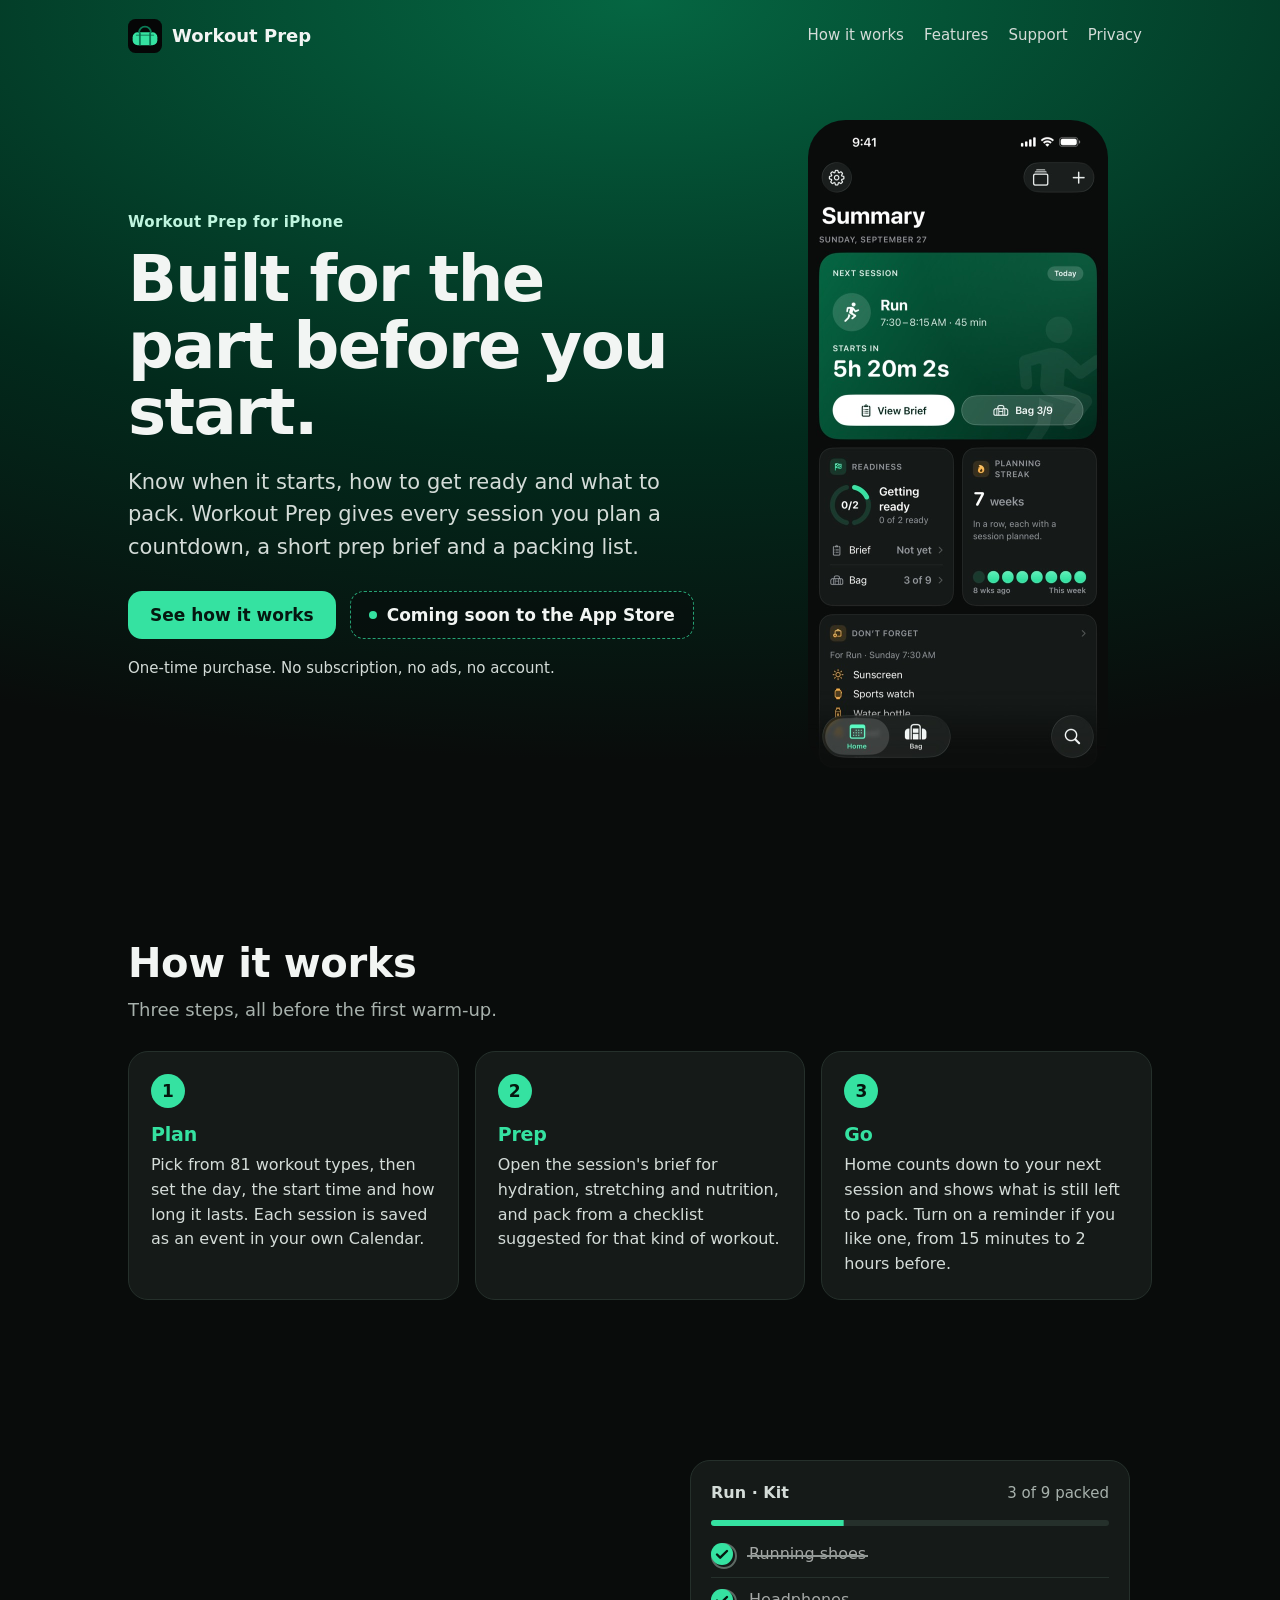
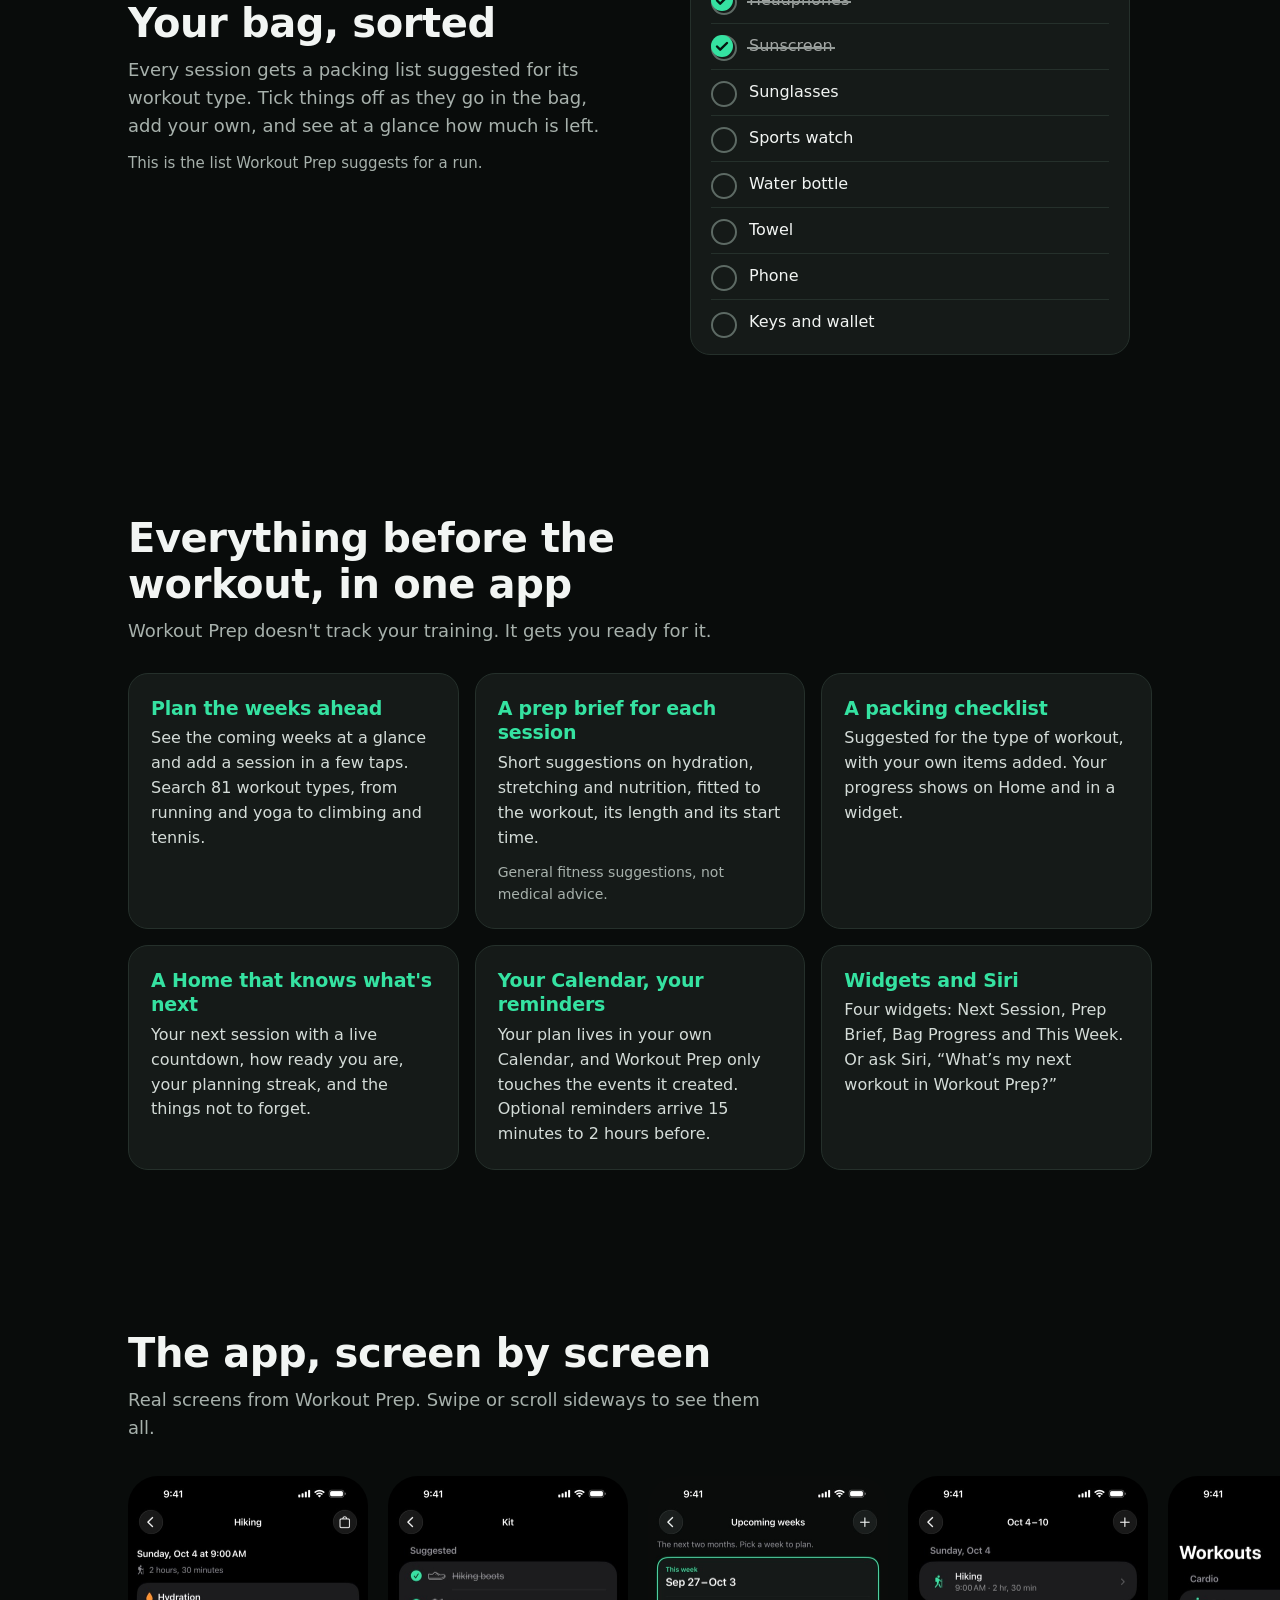
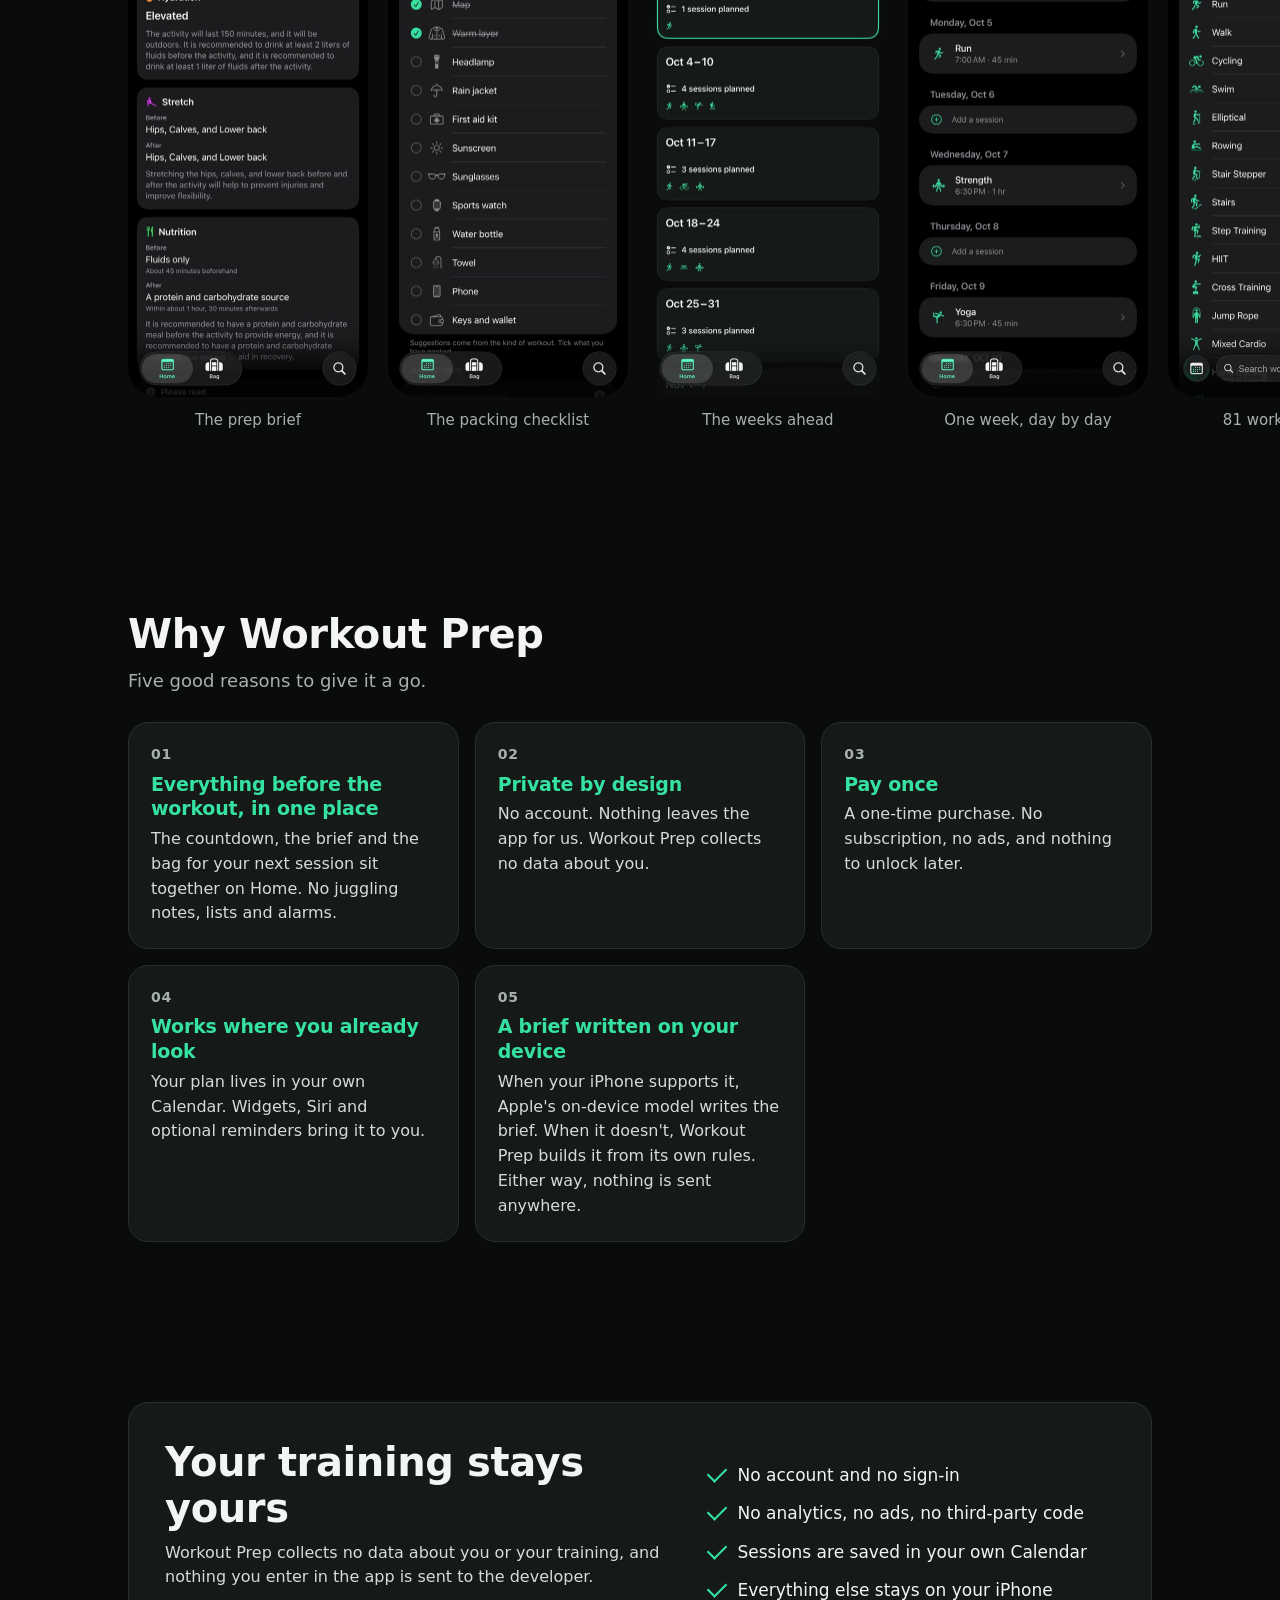
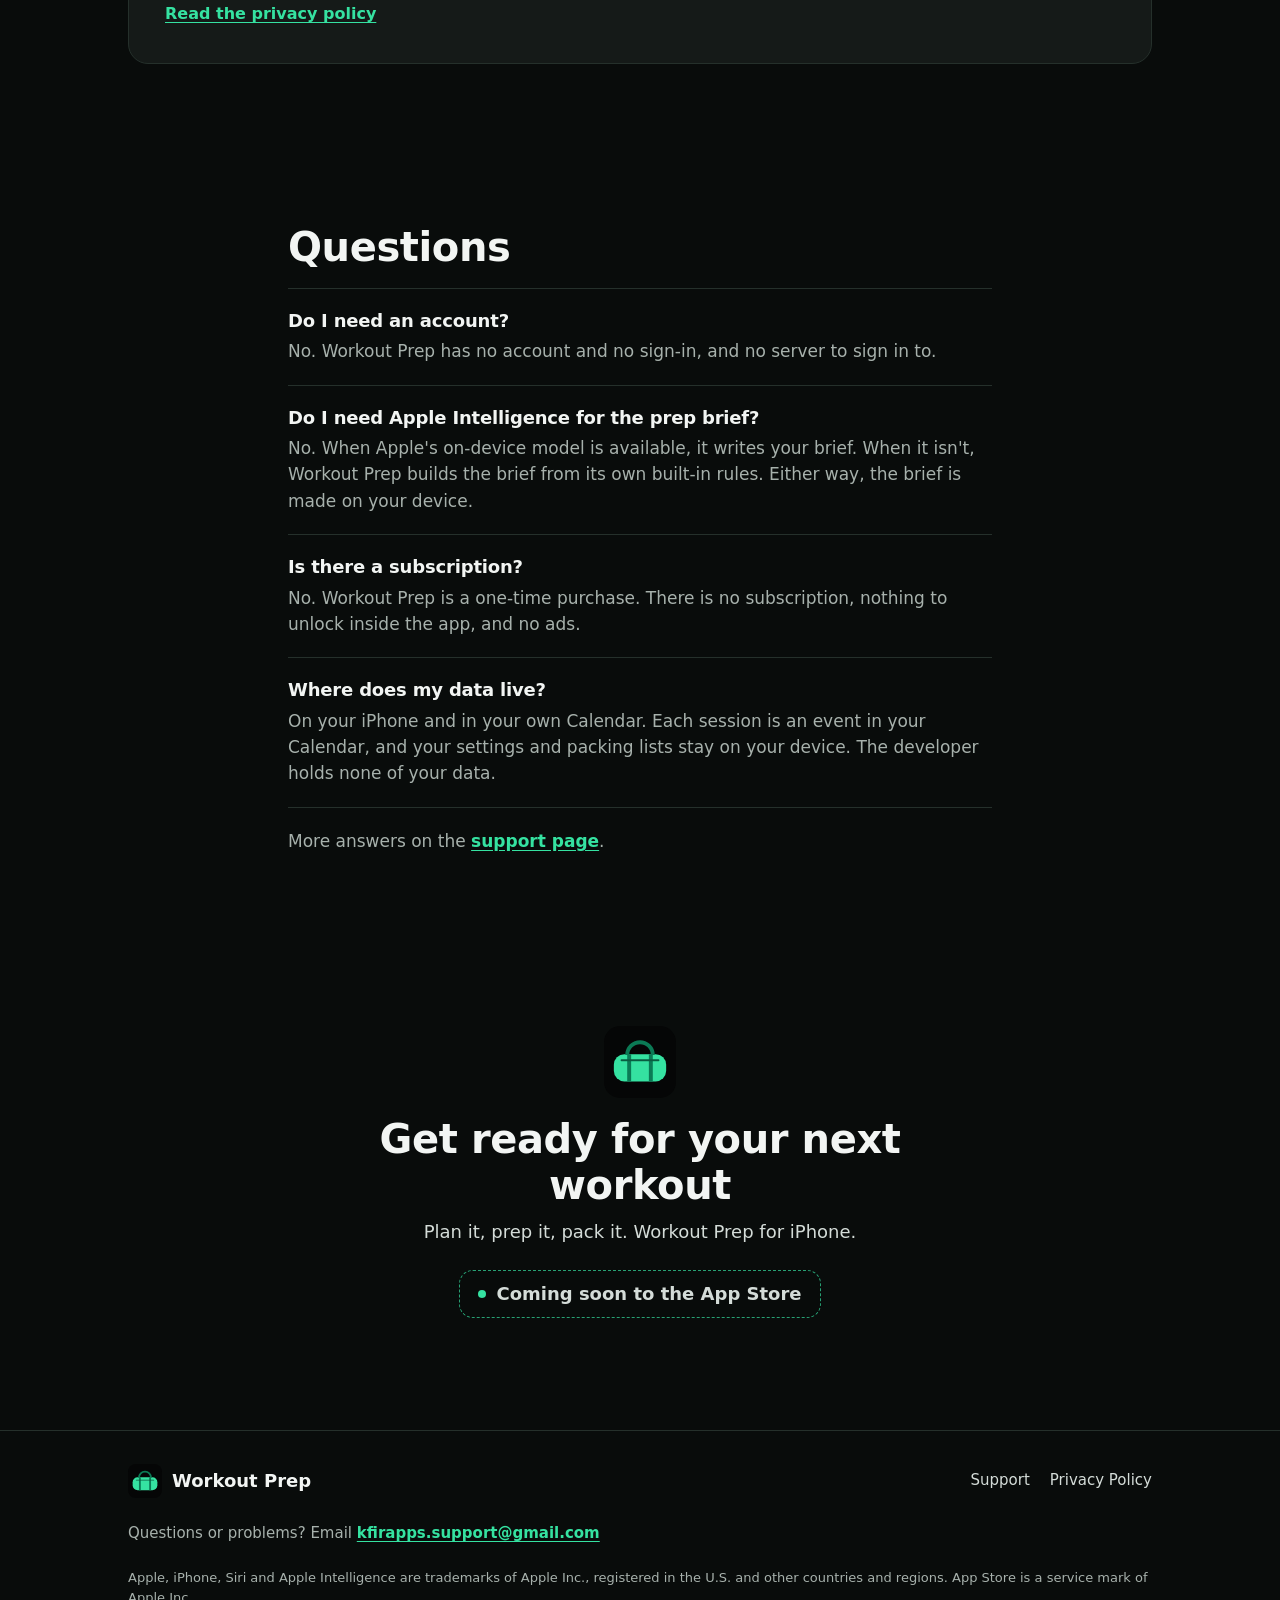
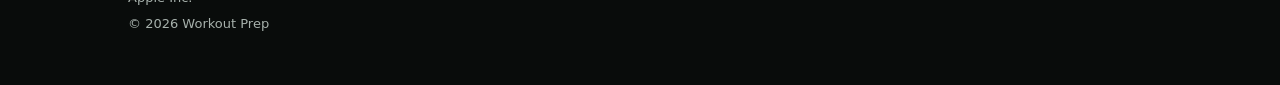
==== index.html @ b64aa73f "Publish the Workout Prep website" ====
<!DOCTYPE html>
<html lang="en">
<head>
  <meta charset="utf-8">
  <meta name="viewport" content="width=device-width, initial-scale=1">
  <title>Workout Prep for iPhone · Built for the part before you start</title>
  <meta name="description" content="Workout Prep for iPhone: plan your sessions, read a short prep brief and pack from a checklist. No account, nothing collected. A one-time purchase with no subscription and no ads.">
  <meta name="theme-color" content="#090c0b">
  <link rel="icon" href="data:image/svg+xml,%3Csvg xmlns='http://www.w3.org/2000/svg' viewBox='0 0 1024 1024'%3E%3Crect width='1024' height='1024' rx='230' fill='%23050606'/%3E%3Crect x='140' y='400' width='744' height='388' rx='150' fill='%2335E2A1'/%3E%3C/svg%3E">
  <link rel="stylesheet" href="assets/site.css">
  <!-- Loaded first and on purpose without defer: it marks the page for motion before the
       first paint. If it is missing or fails, every element simply shows, unanimated. -->
  <script src="assets/site.js"></script>
</head>
<body>
  <a class="skip" href="#main">Skip to content</a>

  <header class="site-header">
    <div class="wrap bar">
      <a class="brand" href="./">
        <svg class="icon" viewBox="0 0 1024 1024" aria-hidden="true" focusable="false"><use href="#app-icon"/></svg>
        Workout Prep
      </a>
      <nav aria-label="Main">
        <a class="wide-only" href="#how">How it works</a>
        <a class="wide-only" href="#features">Features</a>
        <a href="support.html">Support</a>
        <a href="privacy.html">Privacy</a>
      </nav>
    </div>
  </header>

  <main id="main">
    <section class="hero" aria-labelledby="hero-title">
      <div class="wrap hero-grid">
        <div class="hero-copy">
          <p class="eyebrow">Workout Prep for iPhone</p>
          <h1 id="hero-title" class="rise">Built for the part before you start.</h1>
          <p class="lead rise">Know when it starts, how to get ready and what to pack. Workout Prep gives every session you plan a countdown, a short prep brief and a packing list.</p>
          <div class="actions">
            <span class="rise"><a class="btn" href="#how">See how it works</a></span>
            <div class="store">
              <!-- App Store badge. Until the app is live, this is a plain status, not a link.
                   When the app is live:
                   1. Download Apple's official black "Download on the App Store" badge (English,
                      SVG) from https://toolbox.marketingtools.apple.com/app-store/ . Use it
                      unmodified: no recolouring, rotation, cropping or effects.
                   2. Save it as assets/img/app-store-badge.svg.
                   3. Replace the <p class="soon"> below with:
                      <a class="badge" href="APP_STORE_LINK"><img src="assets/img/app-store-badge.svg" width="120" height="40" alt="Download on the App Store"></a>
                      (APP_STORE_LINK is the app's App Store address.) The .badge style keeps it
                      40 px tall with 10 px of clear space (a quarter of its height) and never
                      animates it. Do the same for the second status near the end of the page. -->
              <p class="soon"><span class="dot" aria-hidden="true"></span>Coming soon to the App Store</p>
            </div>
          </div>
          <p class="meta">One-time purchase. No subscription, no ads, no account.</p>
        </div>
        <div class="hero-shot">
          <img class="screen" src="assets/img/screen-home-summary.jpg" width="600" height="1303" alt="Workout Prep's Summary screen: the next session, a run at 7:30 AM, starts in 5 hours 20 minutes. Below it, readiness shows 0 of 2 ready, the planning streak shows 7 weeks, and Don't Forget lists sunscreen, a sports watch and a water bottle.">
        </div>
      </div>
    </section>

    <section id="how" class="section" aria-labelledby="how-title">
      <div class="wrap">
        <div class="intro" data-reveal>
          <h2 id="how-title">How it works</h2>
          <p>Three steps, all before the first warm-up.</p>
        </div>
        <ol class="steps">
          <li data-reveal>
            <article class="card">
              <span class="step-no" aria-hidden="true">1</span>
              <h3>Plan</h3>
              <p>Pick from 81 workout types, then set the day, the start time and how long it lasts. Each session is saved as an event in your own Calendar.</p>
            </article>
          </li>
          <li data-reveal>
            <article class="card">
              <span class="step-no" aria-hidden="true">2</span>
              <h3>Prep</h3>
              <p>Open the session's brief for hydration, stretching and nutrition, and pack from a checklist suggested for that kind of workout.</p>
            </article>
          </li>
          <li data-reveal>
            <article class="card">
              <span class="step-no" aria-hidden="true">3</span>
              <h3>Go</h3>
              <p>Home counts down to your next session and shows what is still left to pack. Turn on a reminder if you like one, from 15 minutes to 2 hours before.</p>
            </article>
          </li>
        </ol>
      </div>
    </section>

    <section class="section" aria-labelledby="bag-title">
      <div class="wrap split">
        <div class="intro" data-reveal>
          <h2 id="bag-title">Your bag, sorted</h2>
          <p>Every session gets a packing list suggested for its workout type. Tick things off as they go in the bag, add your own, and see at a glance how much is left.</p>
          <p class="note">This is the list Workout Prep suggests for a run.</p>
        </div>
        <div class="demo card" id="kit-demo">
          <div class="demo-head">
            <p class="demo-title">Run · Kit</p>
            <p class="demo-count"><span id="kit-done">9</span> of 9 packed</p>
          </div>
          <div class="demo-bar" aria-hidden="true"><span id="kit-bar"></span></div>
          <ul class="kit" aria-label="Suggested packing list for a run">
            <li><span>Running shoes</span></li>
            <li><span>Headphones</span></li>
            <li><span>Sunscreen</span></li>
            <li><span>Sunglasses</span></li>
            <li><span>Sports watch</span></li>
            <li><span>Water bottle</span></li>
            <li><span>Towel</span></li>
            <li><span>Phone</span></li>
            <li><span>Keys and wallet</span></li>
          </ul>
        </div>
      </div>
    </section>

    <section id="features" class="section" aria-labelledby="features-title">
      <div class="wrap">
        <div class="intro" data-reveal>
          <h2 id="features-title">Everything before the workout, in one app</h2>
          <p>Workout Prep doesn't track your training. It gets you ready for it.</p>
        </div>
        <ul class="grid">
          <li data-reveal>
            <article class="card">
              <h3>Plan the weeks ahead</h3>
              <p>See the coming weeks at a glance and add a session in a few taps. Search 81 workout types, from running and yoga to climbing and tennis.</p>
            </article>
          </li>
          <li data-reveal>
            <article class="card">
              <h3>A prep brief for each session</h3>
              <p>Short suggestions on hydration, stretching and nutrition, fitted to the workout, its length and its start time.</p>
              <p class="hint">General fitness suggestions, not medical advice.</p>
            </article>
          </li>
          <li data-reveal>
            <article class="card">
              <h3>A packing checklist</h3>
              <p>Suggested for the type of workout, with your own items added. Your progress shows on Home and in a widget.</p>
            </article>
          </li>
          <li data-reveal>
            <article class="card">
              <h3>A Home that knows what's next</h3>
              <p>Your next session with a live countdown, how ready you are, your planning streak, and the things not to forget.</p>
            </article>
          </li>
          <li data-reveal>
            <article class="card">
              <h3>Your Calendar, your reminders</h3>
              <p>Your plan lives in your own Calendar, and Workout Prep only touches the events it created. Optional reminders arrive 15 minutes to 2 hours before.</p>
            </article>
          </li>
          <li data-reveal>
            <article class="card">
              <h3>Widgets and Siri</h3>
              <p>Four widgets: Next Session, Prep Brief, Bag Progress and This Week. Or ask Siri, &ldquo;What&rsquo;s my next workout in Workout Prep?&rdquo;</p>
            </article>
          </li>
        </ul>
      </div>
    </section>

    <section class="section" aria-labelledby="screens-title">
      <div class="wrap">
        <div class="intro" data-reveal>
          <h2 id="screens-title">The app, screen by screen</h2>
          <p>Real screens from Workout Prep. Swipe or scroll sideways to see them all.</p>
        </div>
      </div>
      <div class="gallery" id="gallery" tabindex="0" role="region" aria-label="Screens from Workout Prep (scrolls sideways)">
        <ul class="track">
          <li>
            <figure>
              <img class="screen" src="assets/img/screen-prep-brief.jpg" width="480" height="1043" loading="lazy" alt="A prep brief for a 2.5-hour hike: hydration marked Elevated, stretches for the hips, calves and lower back before and after, and nutrition before and after the session.">
              <figcaption>The prep brief</figcaption>
            </figure>
          </li>
          <li>
            <figure>
              <img class="screen" src="assets/img/screen-packing-checklist.jpg" width="480" height="1043" loading="lazy" alt="The packing checklist for a hike: hiking boots, map and warm layer ticked off, with headlamp, rain jacket, first aid kit, sunscreen and more still to pack.">
              <figcaption>The packing checklist</figcaption>
            </figure>
          </li>
          <li>
            <figure>
              <img class="screen" src="assets/img/screen-upcoming-weeks.jpg" width="480" height="1043" loading="lazy" alt="Upcoming weeks: one card per week for the next two months, each with the number of sessions planned and an icon for each workout.">
              <figcaption>The weeks ahead</figcaption>
            </figure>
          </li>
          <li>
            <figure>
              <img class="screen" src="assets/img/screen-week-plan.jpg" width="480" height="1043" loading="lazy" alt="One week day by day: a hike on Sunday, a run on Monday, strength on Wednesday and yoga on Friday, with Add a session on the free days.">
              <figcaption>One week, day by day</figcaption>
            </figure>
          </li>
          <li>
            <figure>
              <img class="screen" src="assets/img/screen-workout-library.jpg" width="480" height="1043" loading="lazy" alt="The workout library, starting with cardio: run, walk, cycling, swim, elliptical, rowing and more, with a search field at the bottom.">
              <figcaption>81 workout types</figcaption>
            </figure>
          </li>
          <li>
            <figure>
              <img class="screen" src="assets/img/screen-home-screen-widgets.jpg" width="480" height="1043" loading="lazy" alt="Three Workout Prep widgets on the Home Screen: the next session, a run in 5 hours 18 minutes; bag progress, 3 of 9 packed; and the prep brief for the run.">
              <figcaption>Widgets</figcaption>
            </figure>
          </li>
        </ul>
      </div>
    </section>

    <section class="section" aria-labelledby="why-title">
      <div class="wrap">
        <div class="intro" data-reveal>
          <h2 id="why-title">Why Workout Prep</h2>
          <p>Five good reasons to give it a go.</p>
        </div>
        <ol class="reasons">
          <li data-reveal>
            <article class="card">
              <h3>Everything before the workout, in one place</h3>
              <p>The countdown, the brief and the bag for your next session sit together on Home. No juggling notes, lists and alarms.</p>
            </article>
          </li>
          <li data-reveal>
            <article class="card">
              <h3>Private by design</h3>
              <p>No account. Nothing leaves the app for us. Workout Prep collects no data about you.</p>
            </article>
          </li>
          <li data-reveal>
            <article class="card">
              <h3>Pay once</h3>
              <p>A one-time purchase. No subscription, no ads, and nothing to unlock later.</p>
            </article>
          </li>
          <li data-reveal>
            <article class="card">
              <h3>Works where you already look</h3>
              <p>Your plan lives in your own Calendar. Widgets, Siri and optional reminders bring it to you.</p>
            </article>
          </li>
          <li data-reveal>
            <article class="card">
              <h3>A brief written on your device</h3>
              <p>When your iPhone supports it, Apple's on-device model writes the brief. When it doesn't, Workout Prep builds it from its own rules. Either way, nothing is sent anywhere.</p>
            </article>
          </li>
        </ol>
      </div>
    </section>

    <section class="section" aria-labelledby="privacy-title">
      <div class="wrap">
        <div class="privacy card" data-reveal>
          <div>
            <h2 id="privacy-title">Your training stays yours</h2>
            <p>Workout Prep collects no data about you or your training, and nothing you enter in the app is sent to the developer.</p>
            <p><a class="text-link" href="privacy.html">Read the privacy policy</a></p>
          </div>
          <ul class="ticks">
            <li>No account and no sign-in</li>
            <li>No analytics, no ads, no third-party code</li>
            <li>Sessions are saved in your own Calendar</li>
            <li>Everything else stays on your iPhone</li>
          </ul>
        </div>
      </div>
    </section>

    <section class="section" aria-labelledby="faq-title">
      <div class="wrap narrow">
        <h2 id="faq-title" data-reveal>Questions</h2>
        <div class="faq">
          <div class="qa" data-reveal>
            <h3>Do I need an account?</h3>
            <p>No. Workout Prep has no account and no sign-in, and no server to sign in to.</p>
          </div>
          <div class="qa" data-reveal>
            <h3>Do I need Apple Intelligence for the prep brief?</h3>
            <p>No. When Apple's on-device model is available, it writes your brief. When it isn't, Workout Prep builds the brief from its own built-in rules. Either way, the brief is made on your device.</p>
          </div>
          <div class="qa" data-reveal>
            <h3>Is there a subscription?</h3>
            <p>No. Workout Prep is a one-time purchase. There is no subscription, nothing to unlock inside the app, and no ads.</p>
          </div>
          <div class="qa" data-reveal>
            <h3>Where does my data live?</h3>
            <p>On your iPhone and in your own Calendar. Each session is an event in your Calendar, and your settings and packing lists stay on your device. The developer holds none of your data.</p>
          </div>
        </div>
        <p class="more" data-reveal>More answers on the <a class="text-link" href="support.html">support page</a>.</p>
      </div>
    </section>

    <section class="section closing" aria-labelledby="closing-title">
      <div class="wrap narrow">
        <svg class="icon big" viewBox="0 0 1024 1024" aria-hidden="true" focusable="false"><use href="#app-icon"/></svg>
        <h2 id="closing-title" data-reveal>Get ready for your next workout</h2>
        <p data-reveal>Plan it, prep it, pack it. Workout Prep for iPhone.</p>
        <div class="store">
          <!-- Second App Store status. Swap it for the official badge the same way as the
               one at the top of the page (see the comment there). -->
          <p class="soon"><span class="dot" aria-hidden="true"></span>Coming soon to the App Store</p>
        </div>
      </div>
    </section>
  </main>

  <footer class="site-footer">
    <div class="wrap">
      <div class="foot-row">
        <a class="brand" href="./">
          <svg class="icon" viewBox="0 0 1024 1024" aria-hidden="true" focusable="false"><use href="#app-icon"/></svg>
          Workout Prep
        </a>
        <nav aria-label="Footer">
          <a href="support.html">Support</a>
          <a href="privacy.html">Privacy Policy</a>
        </nav>
      </div>
      <p class="contact">Questions or problems? Email <a href="mailto:kfirapps.support@gmail.com">kfirapps.support@gmail.com</a></p>
      <p class="legal">Apple, iPhone, Siri and Apple Intelligence are trademarks of Apple Inc., registered in the U.S. and other countries and regions. App Store is a service mark of Apple Inc.</p>
      <p class="legal">&copy; 2026 Workout Prep</p>
    </div>
  </footer>

  <!-- The app icon, drawn once and reused above. -->
  <svg width="0" height="0" style="position:absolute" aria-hidden="true" focusable="false">
    <symbol id="app-icon" viewBox="0 0 1024 1024">
      <rect width="1024" height="1024" fill="#050606"/>
      <rect x="140" y="400" width="744" height="388" rx="150" ry="150" fill="#35E2A1"/>
      <g fill="#0B7A55" fill-rule="evenodd">
        <path d="M302 412 A 210 210 0 0 1 722 412 L 666 412 A 154 154 0 0 0 358 412 Z"/>
        <rect x="330" y="400" width="56" height="388" rx="8" ry="8"/>
        <rect x="638" y="400" width="56" height="388" rx="8" ry="8"/>
      </g>
      <rect x="236" y="474" width="552" height="26" rx="13" ry="13" fill="#0A5C41"/>
    </symbol>
  </svg>
</body>
</html>
---- assets/site.css ----
/* Workout Prep landing page. Loads nothing from other websites. */

:root {
  color-scheme: dark;
  --canvas: #090c0b;
  --surface: #151a18;
  --line: #25302b;
  --text: #f2f5f3;
  --soft: #d4dcd8;
  --muted: #a7b1ac;
  --mint: #35e2a1;
  --on-mint: #05170f;
  --hero-top: #056642;
  --hero-bottom: #022a1c;
  --max: 1080px;
  --pad: 20px;
  --radius: 20px;
}
@media (min-width: 720px) { :root { --pad: 28px; } }

* { box-sizing: border-box; }
html { -webkit-text-size-adjust: 100%; text-size-adjust: 100%; }
@media (prefers-reduced-motion: no-preference) { html { scroll-behavior: smooth; } }
body {
  margin: 0;
  background:
    radial-gradient(130% 760px at 50% 0, var(--hero-top), var(--hero-bottom) 58%, rgba(2, 42, 28, 0) 100%) no-repeat,
    var(--canvas);
  color: var(--text);
  font: 17px/1.55 system-ui, -apple-system, "Helvetica Neue", Arial, sans-serif;
  overflow-wrap: break-word;
}
img { max-width: 100%; height: auto; }
h1, h2, h3 { line-height: 1.15; letter-spacing: -.01em; }
h2 { margin: 0 0 10px; font-size: clamp(28px, 4.6vw, 40px); }
h3 { margin: 0 0 6px; font-size: 19px; line-height: 1.3; }
p { margin: 0 0 12px; }
ul, ol { margin: 0; padding: 0; list-style: none; }
a { color: var(--mint); text-underline-offset: 3px; }
:focus-visible { outline: 3px solid var(--mint); outline-offset: 3px; border-radius: 6px; }

.wrap { max-width: var(--max); margin: 0 auto; padding: 0 var(--pad); }
.narrow { max-width: 760px; }

.skip {
  position: absolute; left: 12px; top: -80px; z-index: 10;
  padding: 12px 16px; border-radius: 10px;
  background: var(--mint); color: var(--on-mint); font-weight: 650;
}
.skip:focus { top: 12px; }

/* Header and footer */
.bar { display: flex; align-items: center; justify-content: space-between; gap: 12px; min-height: 72px; }
.brand {
  display: inline-flex; align-items: center; gap: 10px; min-height: 44px;
  color: var(--text); font-weight: 700; font-size: 18px; text-decoration: none;
}
.icon { width: 34px; height: 34px; border-radius: 22%; flex: none; }
.icon.big { width: 72px; height: 72px; margin: 0 auto 18px; display: block; }
.site-header nav, .site-footer nav { display: flex; flex-wrap: wrap; }
.site-header nav a, .site-footer nav a {
  display: inline-flex; align-items: center; min-height: 44px; padding: 0 10px;
  color: var(--soft); font-size: 15px; text-decoration: none;
}
.site-header nav a:hover, .site-footer nav a:hover { color: var(--text); text-decoration: underline; }
@media (max-width: 639px) { .wide-only { display: none !important; } }

.site-footer { border-top: 1px solid var(--line); padding: 28px 0 44px; color: var(--muted); font-size: 15px; }
.foot-row { display: flex; flex-wrap: wrap; align-items: center; justify-content: space-between; gap: 8px; margin-bottom: 8px; }
.site-footer nav { margin-right: -10px; }
.contact a { display: inline-block; padding: 11px 0; font-weight: 600; overflow-wrap: anywhere; }
.legal { font-size: 13px; margin-bottom: 6px; }

/* Hero */
.hero { padding: 24px 0 64px; }
.hero-grid { display: grid; gap: 40px; align-items: center; }
@media (min-width: 860px) {
  .hero { padding: 48px 0 88px; }
  .hero-grid { grid-template-columns: 1.2fr .8fr; gap: 56px; }
}
.eyebrow { margin: 0 0 12px; color: #bff5df; font-size: 15px; font-weight: 650; letter-spacing: .02em; }
h1 { margin: 0; font-size: clamp(38px, 6.4vw, 64px); line-height: 1.04; letter-spacing: -.025em; }
.lead { margin: 20px 0 28px; max-width: 34em; color: var(--soft); font-size: clamp(18px, 2.3vw, 21px); }
span.rise { display: inline-block; }
.actions { display: flex; flex-wrap: wrap; align-items: center; gap: 14px; }
.meta { margin: 18px 0 0; color: var(--soft); font-size: 15px; }
.hero-shot { width: min(300px, 100%); margin: 0 auto; }

/* A screen from the app: a plain rounded rectangle, straight on, with no device frame. */
.screen {
  display: block; width: 100%; height: auto;
  border-radius: 12.5% / 5.75%;
  background: var(--surface);
}

/* Buttons and the App Store status */
.btn {
  display: inline-flex; align-items: center; justify-content: center;
  min-height: 48px; padding: 0 22px; border-radius: 14px;
  background: var(--mint); color: var(--on-mint);
  font-weight: 650; text-decoration: none;
}
.store { display: inline-flex; }
/* Not a link: a status until the app is live. Never animated. */
.soon {
  display: inline-flex; align-items: center; gap: 10px;
  min-height: 48px; margin: 0; padding: 0 18px; border-radius: 14px;
  border: 1.5px dashed rgba(53, 226, 161, .7);
  background: rgba(9, 12, 11, .55);
  color: var(--text); font-weight: 600; cursor: default;
}
.soon .dot { width: 8px; height: 8px; border-radius: 50%; background: var(--mint); flex: none; }
/* The official badge, once swapped in: 40 px tall, a quarter of its height as clear space. */
.badge { display: inline-block; margin: 10px; }
.badge img { display: block; height: 40px; width: auto; }

/* Sections */
.section { padding: 56px 0; }
@media (min-width: 860px) { .section { padding: 80px 0; } }
.intro { max-width: 640px; margin-bottom: 28px; }
.intro p { color: var(--muted); font-size: 18px; }
.intro .note { font-size: 15px; }
.text-link { display: inline-block; padding: 10px 0; margin: -10px 0; font-weight: 600; }

.card { background: var(--surface); border: 1px solid var(--line); border-radius: var(--radius); padding: 22px; }
.card h3 { color: var(--mint); }
.card p { color: var(--soft); font-size: 16px; }
.card p:last-child { margin-bottom: 0; }
.card .hint { color: var(--muted); font-size: 14px; }

.steps, .grid, .reasons { display: grid; gap: 16px; }
.steps > li, .grid > li, .reasons > li { display: flex; }
.steps .card, .grid .card, .reasons .card { width: 100%; }
@media (min-width: 720px) {
  .steps { grid-template-columns: repeat(3, 1fr); }
  .grid, .reasons { grid-template-columns: repeat(2, 1fr); }
}
@media (min-width: 1000px) { .grid, .reasons { grid-template-columns: repeat(3, 1fr); } }
.step-no {
  display: inline-flex; align-items: center; justify-content: center;
  width: 34px; height: 34px; margin-bottom: 14px; border-radius: 50%;
  background: var(--mint); color: var(--on-mint); font-weight: 700;
}
.reasons { counter-reset: reason; }
.reasons h3::before {
  counter-increment: reason; content: "0" counter(reason);
  display: block; margin-bottom: 8px; color: var(--muted); font-size: 14px; font-weight: 650; letter-spacing: .06em;
}

/* Packing demo */
.split { display: grid; gap: 8px; align-items: center; }
@media (min-width: 860px) { .split { grid-template-columns: 1fr 1fr; gap: 56px; } }
.demo { width: 100%; max-width: 440px; justify-self: center; padding: 20px 20px 8px; }
.demo-head { display: flex; justify-content: space-between; align-items: baseline; gap: 12px; }
.demo-title { font-weight: 700; margin: 0; }
.demo .demo-count { margin: 0; color: var(--muted); font-size: 15px; }
.demo-bar { height: 6px; margin: 14px 0 6px; border-radius: 3px; background: var(--line); overflow: hidden; }
.demo-bar span { display: block; height: 100%; background: var(--mint); transform-origin: left center; }
.kit li {
  position: relative; display: flex; align-items: center; min-height: 46px; padding-left: 38px;
  border-bottom: 1px solid var(--line); font-size: 16px;
}
.kit li:last-child { border-bottom: 0; }
.kit li::before, .kit li::after {
  content: ""; position: absolute; left: 0; top: 50%; width: 22px; height: 22px; margin-top: -11px; border-radius: 50%;
}
.kit li::before { border: 2px solid #5d6a64; }
.kit li::after {
  background: var(--mint) url("data:image/svg+xml,%3Csvg xmlns='http://www.w3.org/2000/svg' viewBox='0 0 22 22'%3E%3Cpath d='M6 11.5l3.2 3.2L16 8' fill='none' stroke='%2305170f' stroke-width='2.4' stroke-linecap='round' stroke-linejoin='round'/%3E%3C/svg%3E") center / 22px no-repeat;
}
.kit span { position: relative; opacity: .65; }
.kit span::after {
  content: ""; position: absolute; left: -2px; right: -2px; top: 54%; height: 1.5px;
  background: var(--soft); transform-origin: left center;
}
.kit li.todo::after { opacity: 0; transform: scale(.5); }
.kit li.todo span { opacity: 1; }
.kit li.todo span::after { transform: scaleX(0); }

/* Gallery */
.gallery {
  --edge: max(var(--pad), calc((100% - var(--max)) / 2 + var(--pad)));
  overflow-x: auto; overscroll-behavior-x: contain;
  scroll-snap-type: x mandatory; scroll-padding-inline: var(--edge);
  padding: 6px var(--edge) 18px;
  scrollbar-width: thin; scrollbar-color: var(--line) transparent;
}
.gallery:focus-visible { outline-offset: -3px; border-radius: 0; }
.track { display: flex; gap: 20px; width: max-content; }
.track li { flex: 0 0 240px; scroll-snap-align: start; }
.track figure { margin: 0; }
.track figcaption { margin-top: 12px; color: var(--muted); font-size: 15px; text-align: center; }

/* Privacy */
.privacy { display: grid; gap: 20px; padding: 28px; }
@media (min-width: 760px) { .privacy { grid-template-columns: 1.1fr .9fr; gap: 40px; align-items: center; padding: 36px; } }
.privacy p { color: var(--soft); }
.ticks li { position: relative; padding: 6px 0 6px 32px; color: var(--text); }
.ticks li::before {
  content: ""; position: absolute; left: 2px; top: 11px; width: 16px; height: 9px;
  border-left: 2.5px solid var(--mint); border-bottom: 2.5px solid var(--mint); transform: rotate(-45deg);
}

/* FAQ */
.faq { margin-top: 18px; border-bottom: 1px solid var(--line); }
.qa { padding: 20px 0 8px; border-top: 1px solid var(--line); }
.qa h3 { font-size: 18px; }
.qa p { color: var(--muted); }
.more { margin-top: 20px; color: var(--muted); }

/* Closing */
.closing { text-align: center; padding-bottom: 88px; }
.closing p { color: var(--soft); font-size: 18px; margin-bottom: 24px; }

/* Motion. site.js adds .motion and .pre only when motion is allowed, so with
   JavaScript off, or with Reduce Motion, everything is simply shown. Only transform
   and opacity move. The App Store status and badge never do. */
@keyframes nudge { 0%, 100% { transform: none; } 45% { transform: translateX(-40px); } }
@media (prefers-reduced-motion: no-preference) {
  /* Transitions run only toward the shown state, so hiding before a reveal is instant. */
  .motion .rise:not(.pre) { transition: opacity .42s cubic-bezier(.2, .7, .3, 1), transform .42s cubic-bezier(.2, .7, .3, 1); }
  .motion .lead.rise { transition-delay: .12s; }
  .motion .actions .rise { transition-delay: .24s; }
  .motion .rise.pre { opacity: 0; transform: translateY(12px); }
  .motion [data-reveal]:not(.pre) { transition: opacity .4s ease, transform .4s ease; }
  .motion [data-reveal].pre { opacity: 0; transform: translateY(12px); }
  .motion .kit li:not(.todo)::after, .motion .kit li:not(.todo) span, .motion .kit li:not(.todo) span::after { transition: opacity .25s ease, transform .25s ease; }
  .motion .ticking .demo-bar span { transition: transform .3s ease; }
  .motion .track.nudge { animation: nudge 1.1s ease-in-out; }

  .steps .card, .grid .card, .reasons .card { transition: transform .2s ease; }
  .steps .card:focus-within, .grid .card:focus-within, .reasons .card:focus-within { transform: translateY(-2px); }
  .btn { transition: transform .12s ease, opacity .12s ease; }
  .btn:active { transform: scale(.97); opacity: .9; }
}
@media (hover: hover) and (prefers-reduced-motion: no-preference) {
  .steps .card:hover, .grid .card:hover, .reasons .card:hover { transform: translateY(-2px); }
}
@media (prefers-reduced-motion: reduce) {
  [data-reveal].pre, .rise.pre { opacity: 1; transform: none; }
  .kit li.todo::after { opacity: 1; transform: none; }
  .kit li.todo span { opacity: .65; }
  .kit li.todo span::after { transform: none; }
}
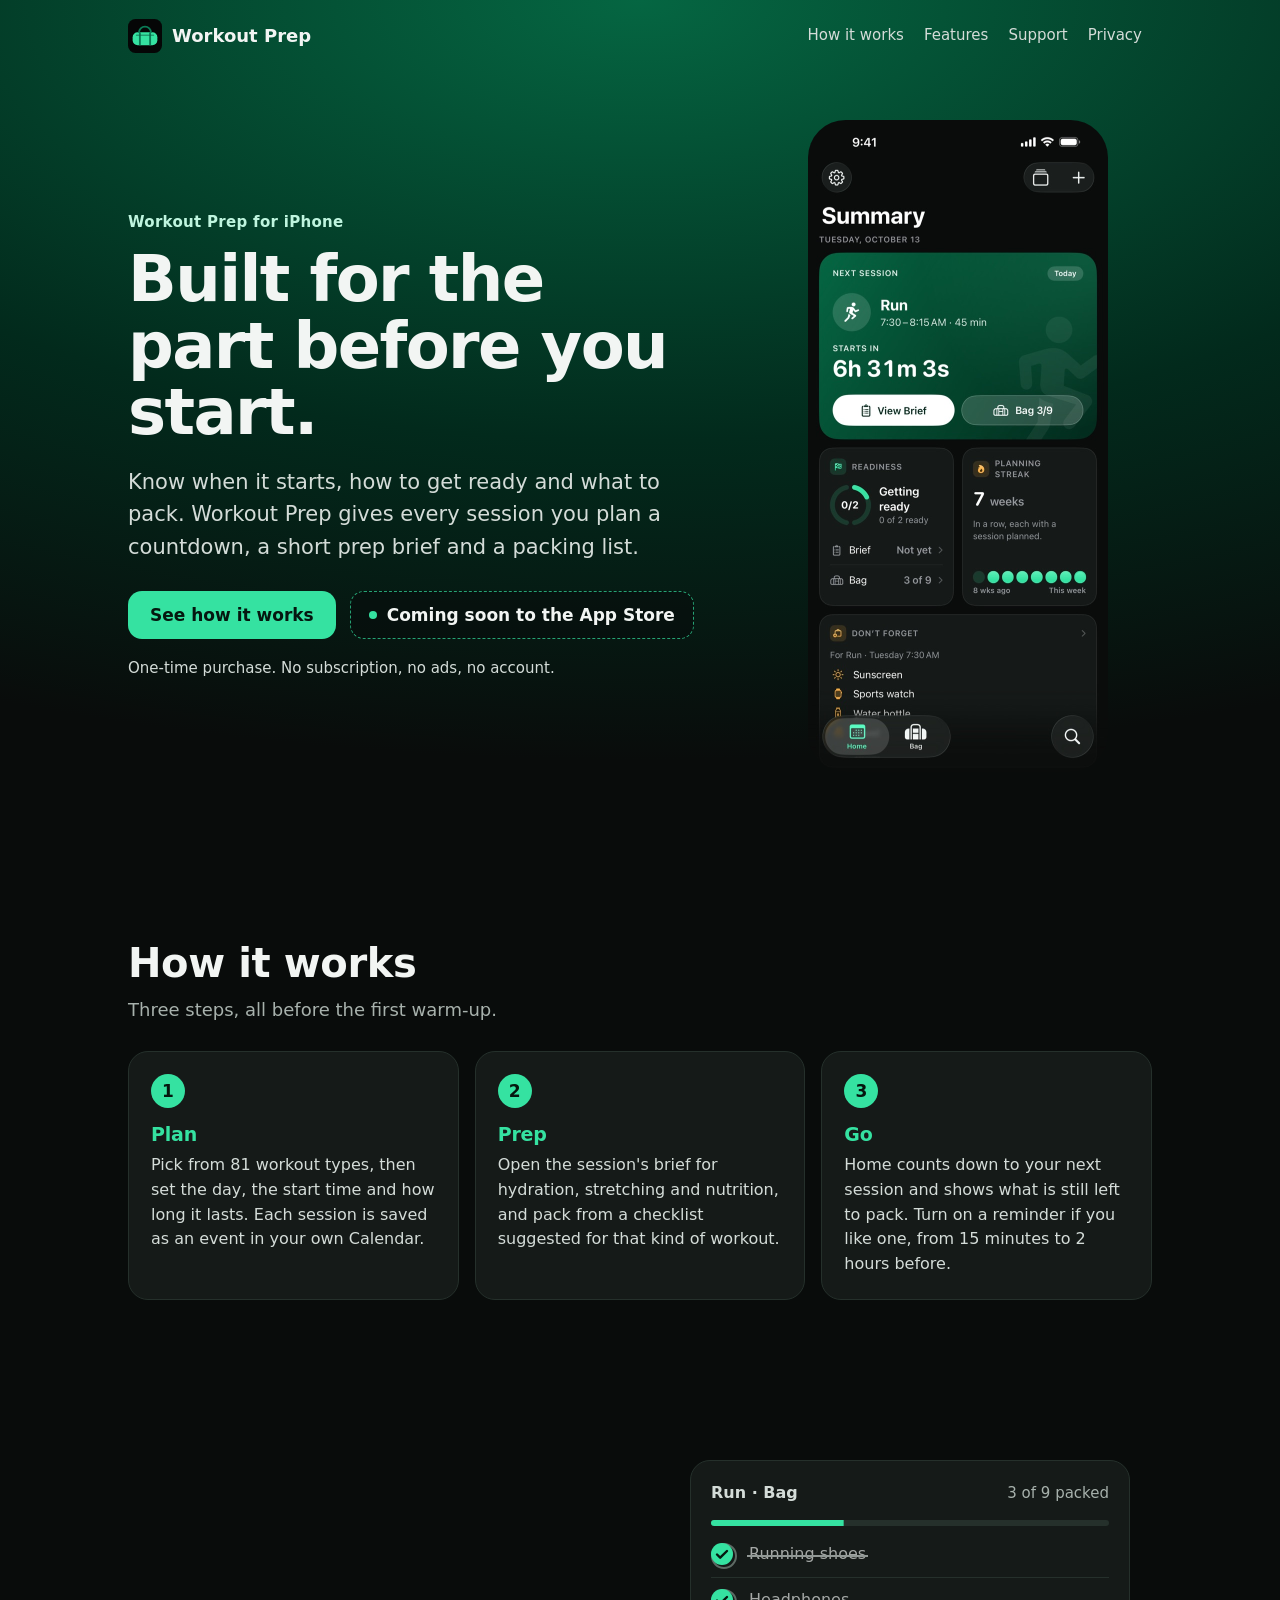
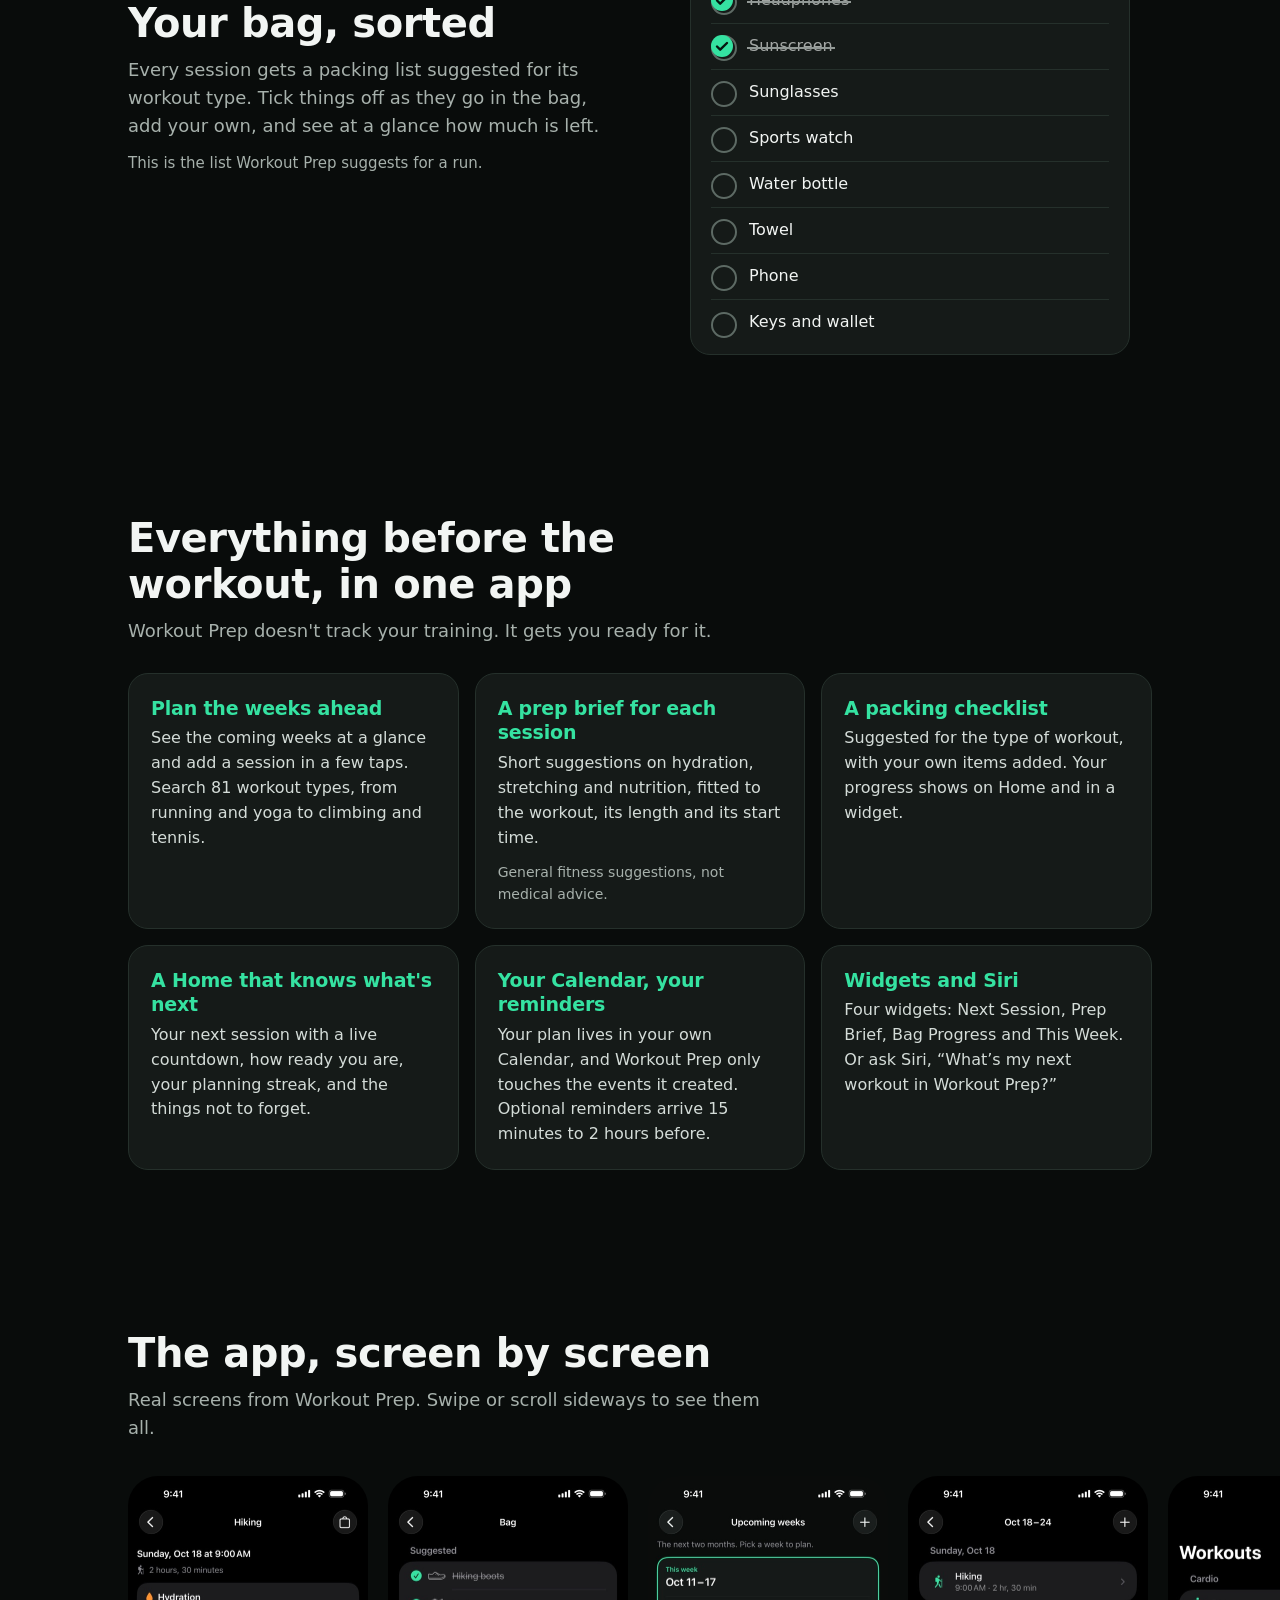
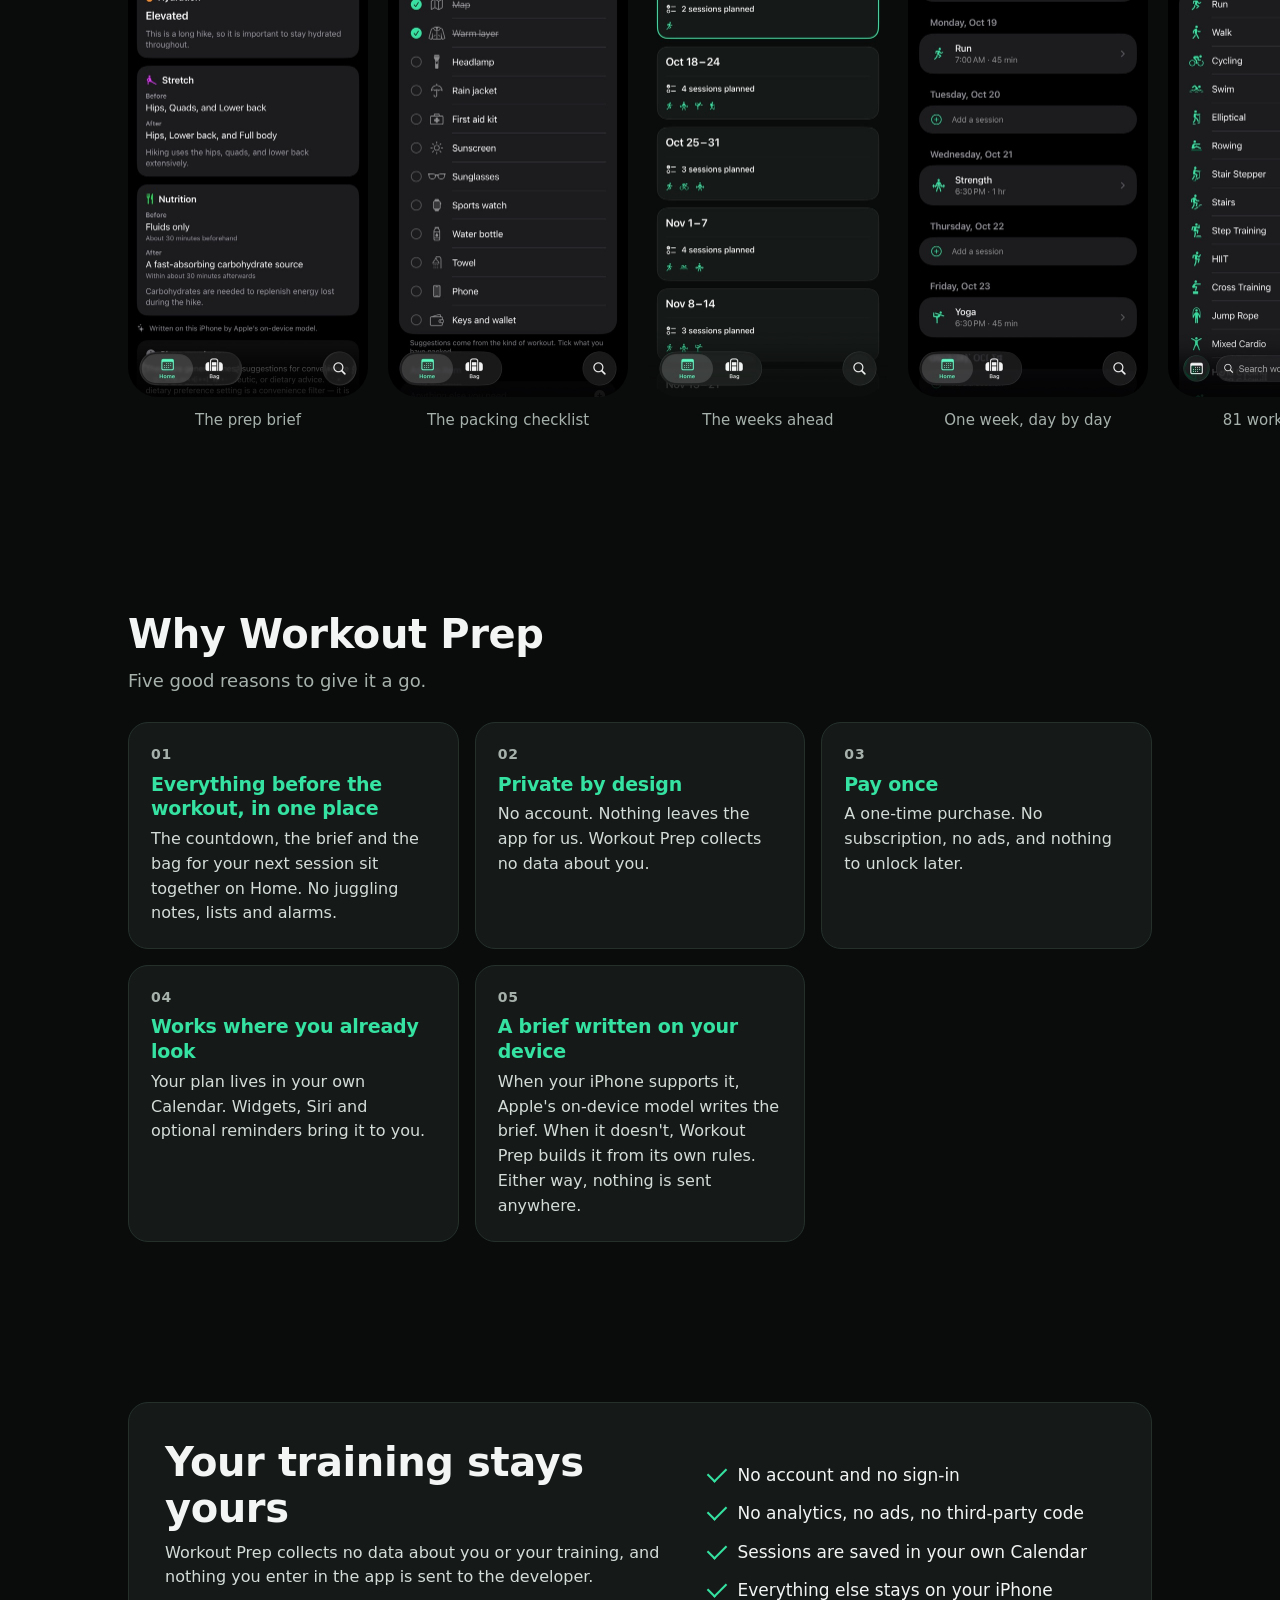
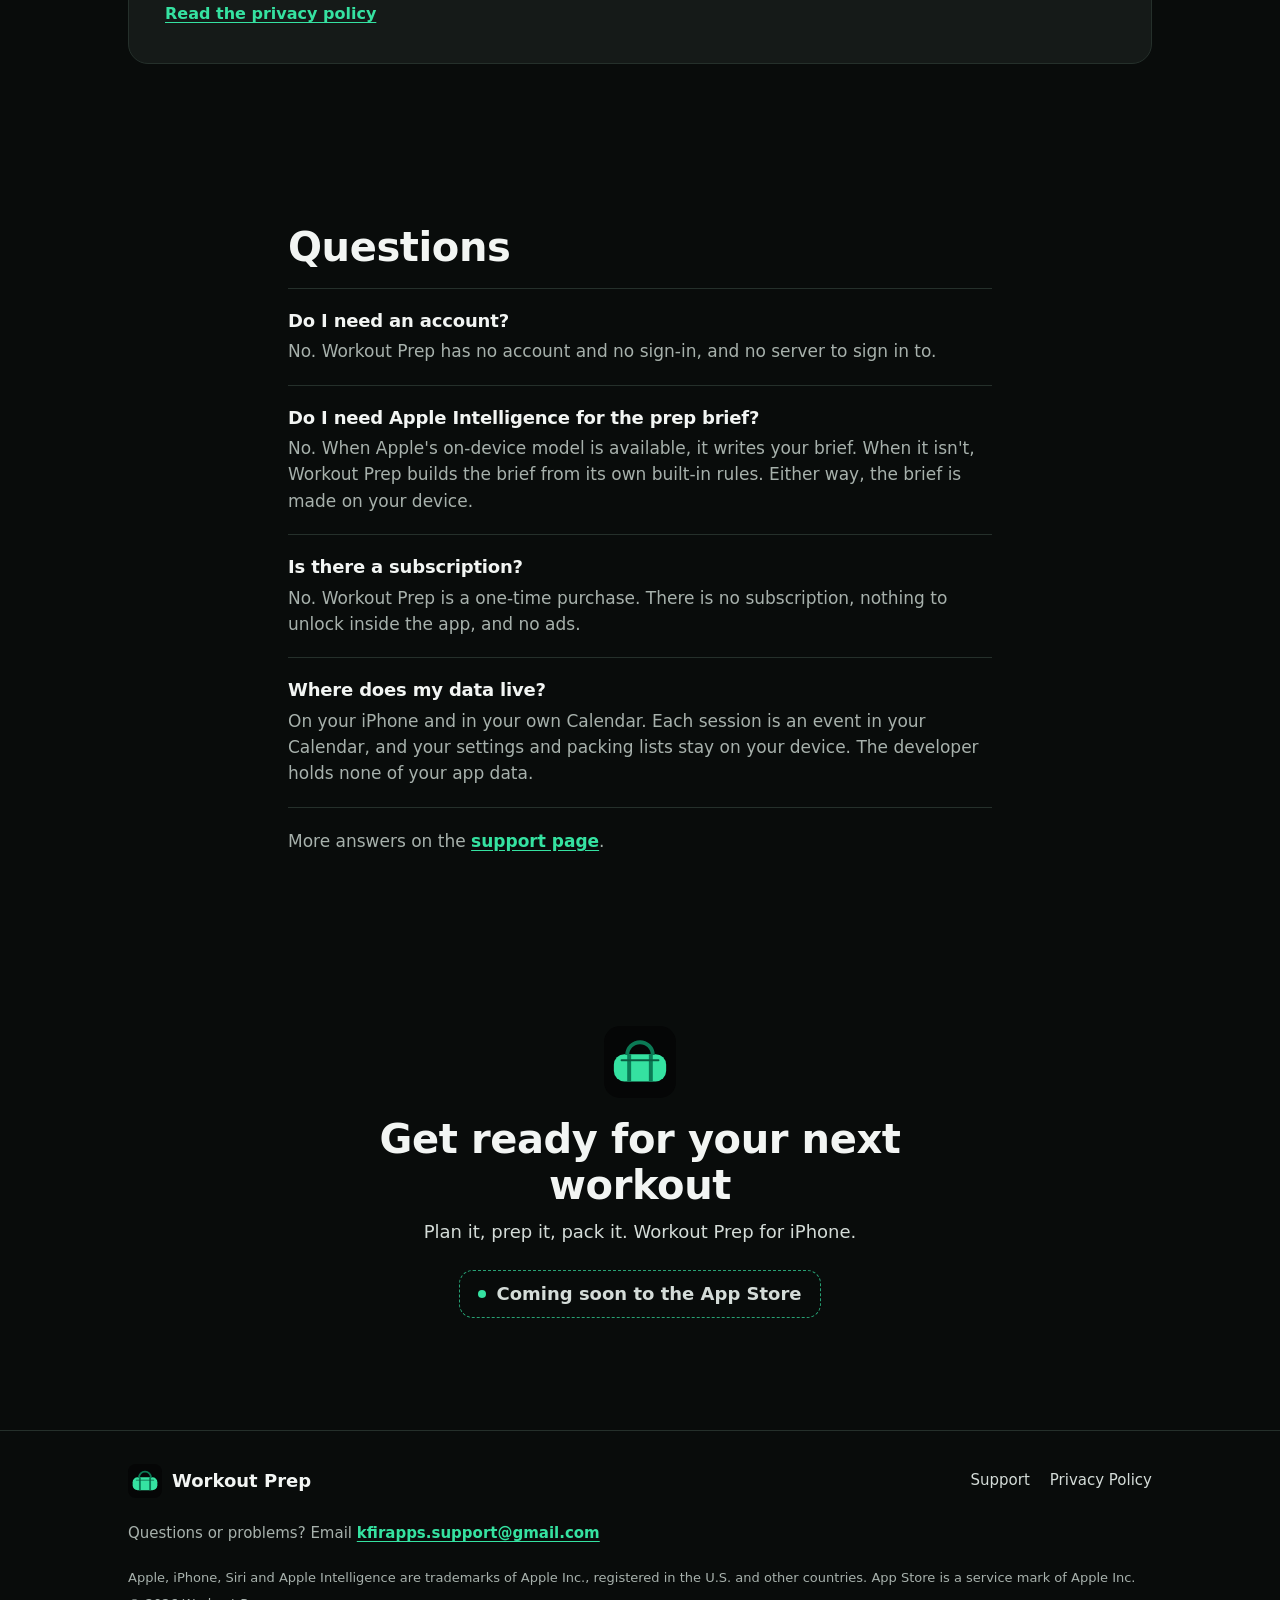
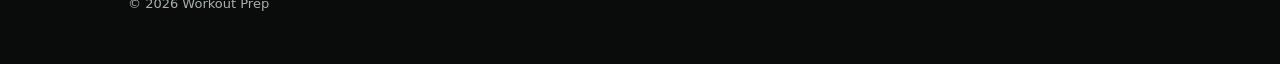
==== commit e9b14ba8: "Update the website: app-data wording, policy sections, new screens - Privacy policy: "none of your a" ====
--- a/index.html
+++ b/index.html
@@ -57,7 +57,7 @@
           <p class="meta">One-time purchase. No subscription, no ads, no account.</p>
         </div>
         <div class="hero-shot">
-          <img class="screen" src="assets/img/screen-home-summary.jpg" width="600" height="1303" alt="Workout Prep's Summary screen: the next session, a run at 7:30 AM, starts in 5 hours 20 minutes. Below it, readiness shows 0 of 2 ready, the planning streak shows 7 weeks, and Don't Forget lists sunscreen, a sports watch and a water bottle.">
+          <img class="screen" src="assets/img/screen-home-summary.jpg" width="600" height="1303" alt="Workout Prep's Summary screen: the next session, a run at 7:30 AM, starts in 6 hours 31 minutes. Below it, readiness shows 0 of 2 ready, the planning streak shows 7 weeks, and Don't Forget lists sunscreen, a sports watch and a water bottle.">
         </div>
       </div>
     </section>
@@ -103,7 +103,7 @@
         </div>
         <div class="demo card" id="kit-demo">
           <div class="demo-head">
-            <p class="demo-title">Run · Kit</p>
+            <p class="demo-title">Run · Bag</p>
             <p class="demo-count"><span id="kit-done">9</span> of 9 packed</p>
           </div>
           <div class="demo-bar" aria-hidden="true"><span id="kit-bar"></span></div>
@@ -181,7 +181,7 @@
         <ul class="track">
           <li>
             <figure>
-              <img class="screen" src="assets/img/screen-prep-brief.jpg" width="480" height="1043" loading="lazy" alt="A prep brief for a 2.5-hour hike: hydration marked Elevated, stretches for the hips, calves and lower back before and after, and nutrition before and after the session.">
+              <img class="screen" src="assets/img/screen-prep-brief.jpg" width="480" height="1043" loading="lazy" alt="A prep brief for a 2.5-hour hike: hydration marked Elevated, stretches for the hips, quads and lower back before and for the hips, lower back and full body after, fluids only before and a fast-absorbing carbohydrate source after.">
               <figcaption>The prep brief</figcaption>
             </figure>
           </li>
@@ -211,7 +211,7 @@
           </li>
           <li>
             <figure>
-              <img class="screen" src="assets/img/screen-home-screen-widgets.jpg" width="480" height="1043" loading="lazy" alt="Three Workout Prep widgets on the Home Screen: the next session, a run in 5 hours 18 minutes; bag progress, 3 of 9 packed; and the prep brief for the run.">
+              <img class="screen" src="assets/img/screen-home-screen-widgets.jpg" width="480" height="1043" loading="lazy" alt="Three Workout Prep widgets on the Home Screen: the next session, a run in 6 hours 29 minutes; bag progress, 3 of 9 packed; and the prep brief for the run.">
               <figcaption>Widgets</figcaption>
             </figure>
           </li>
@@ -296,7 +296,7 @@
           </div>
           <div class="qa" data-reveal>
             <h3>Where does my data live?</h3>
-            <p>On your iPhone and in your own Calendar. Each session is an event in your Calendar, and your settings and packing lists stay on your device. The developer holds none of your data.</p>
+            <p>On your iPhone and in your own Calendar. Each session is an event in your Calendar, and your settings and packing lists stay on your device. The developer holds none of your app data.</p>
           </div>
         </div>
         <p class="more" data-reveal>More answers on the <a class="text-link" href="support.html">support page</a>.</p>
@@ -330,7 +330,7 @@
         </nav>
       </div>
       <p class="contact">Questions or problems? Email <a href="mailto:kfirapps.support@gmail.com">kfirapps.support@gmail.com</a></p>
-      <p class="legal">Apple, iPhone, Siri and Apple Intelligence are trademarks of Apple Inc., registered in the U.S. and other countries and regions. App Store is a service mark of Apple Inc.</p>
+      <p class="legal">Apple, iPhone, Siri and Apple Intelligence are trademarks of Apple Inc., registered in the U.S. and other countries. App Store is a service mark of Apple Inc.</p>
       <p class="legal">&copy; 2026 Workout Prep</p>
     </div>
   </footer>
